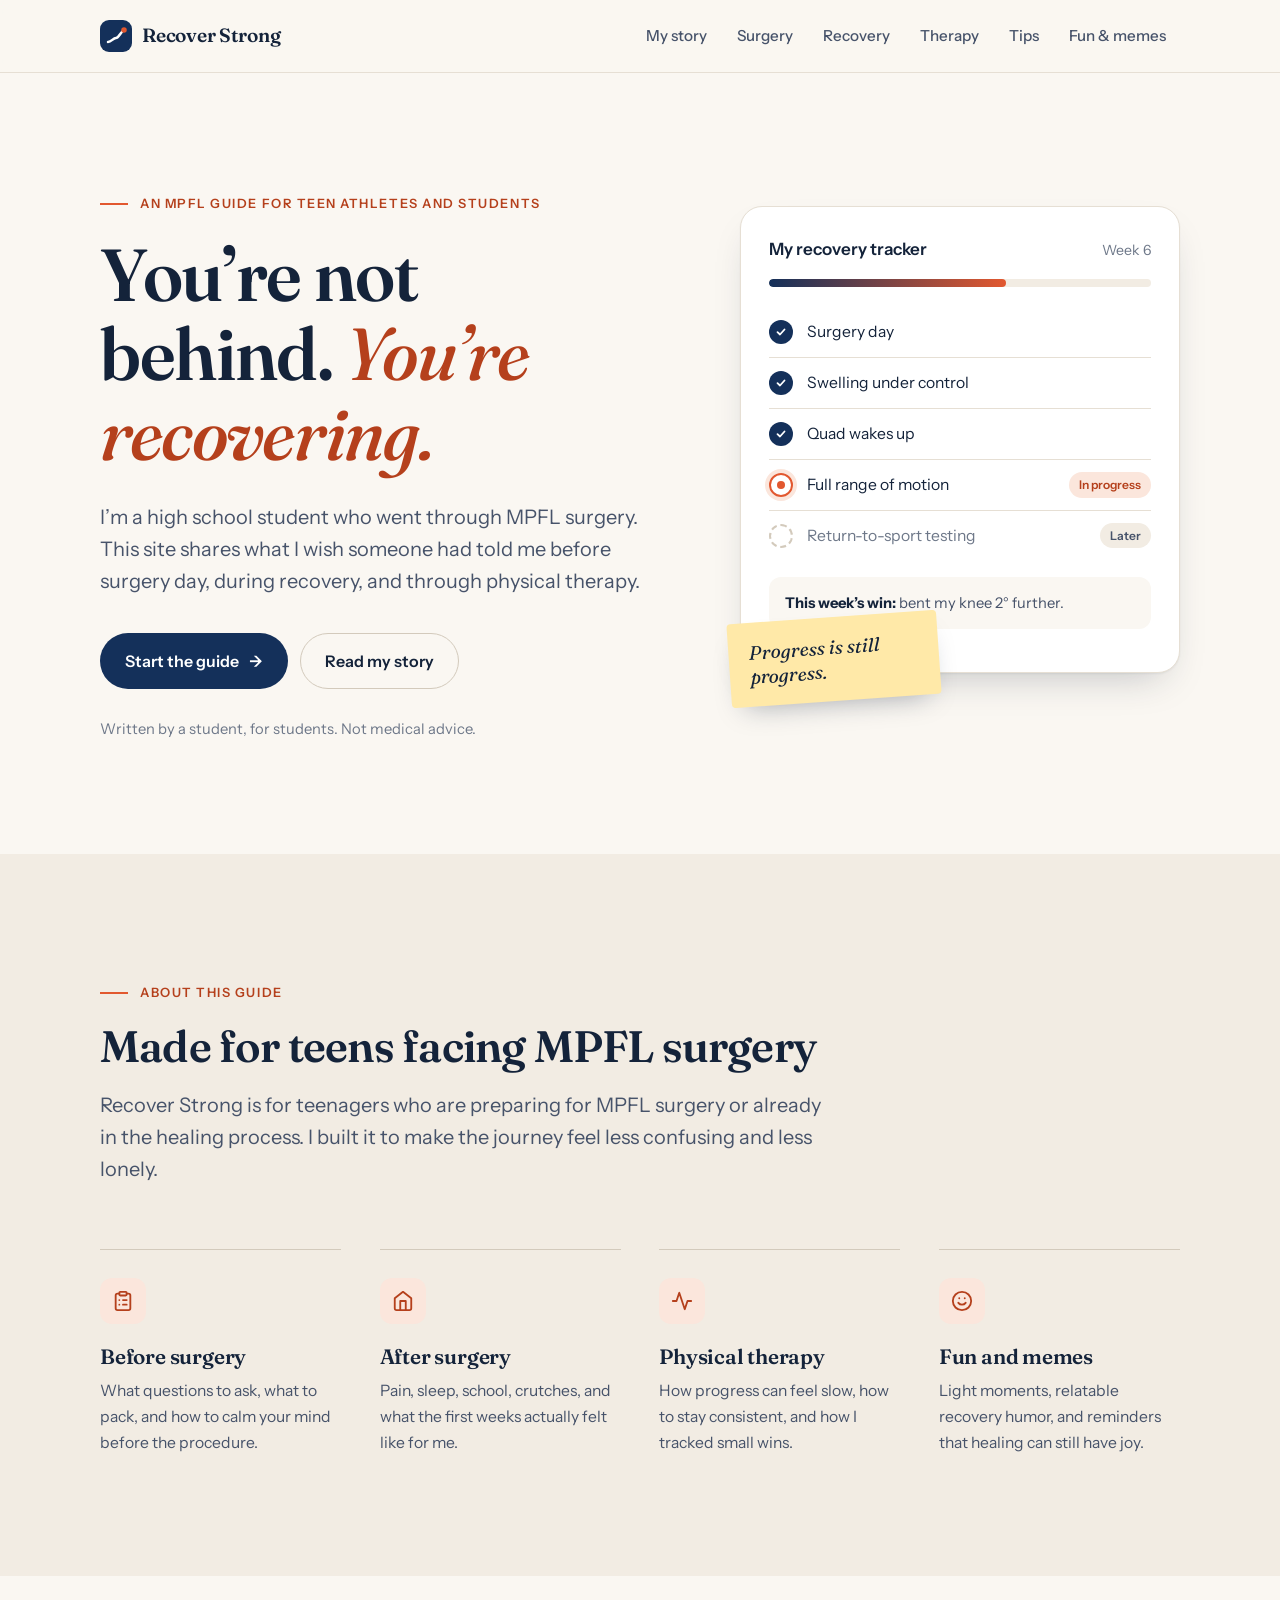
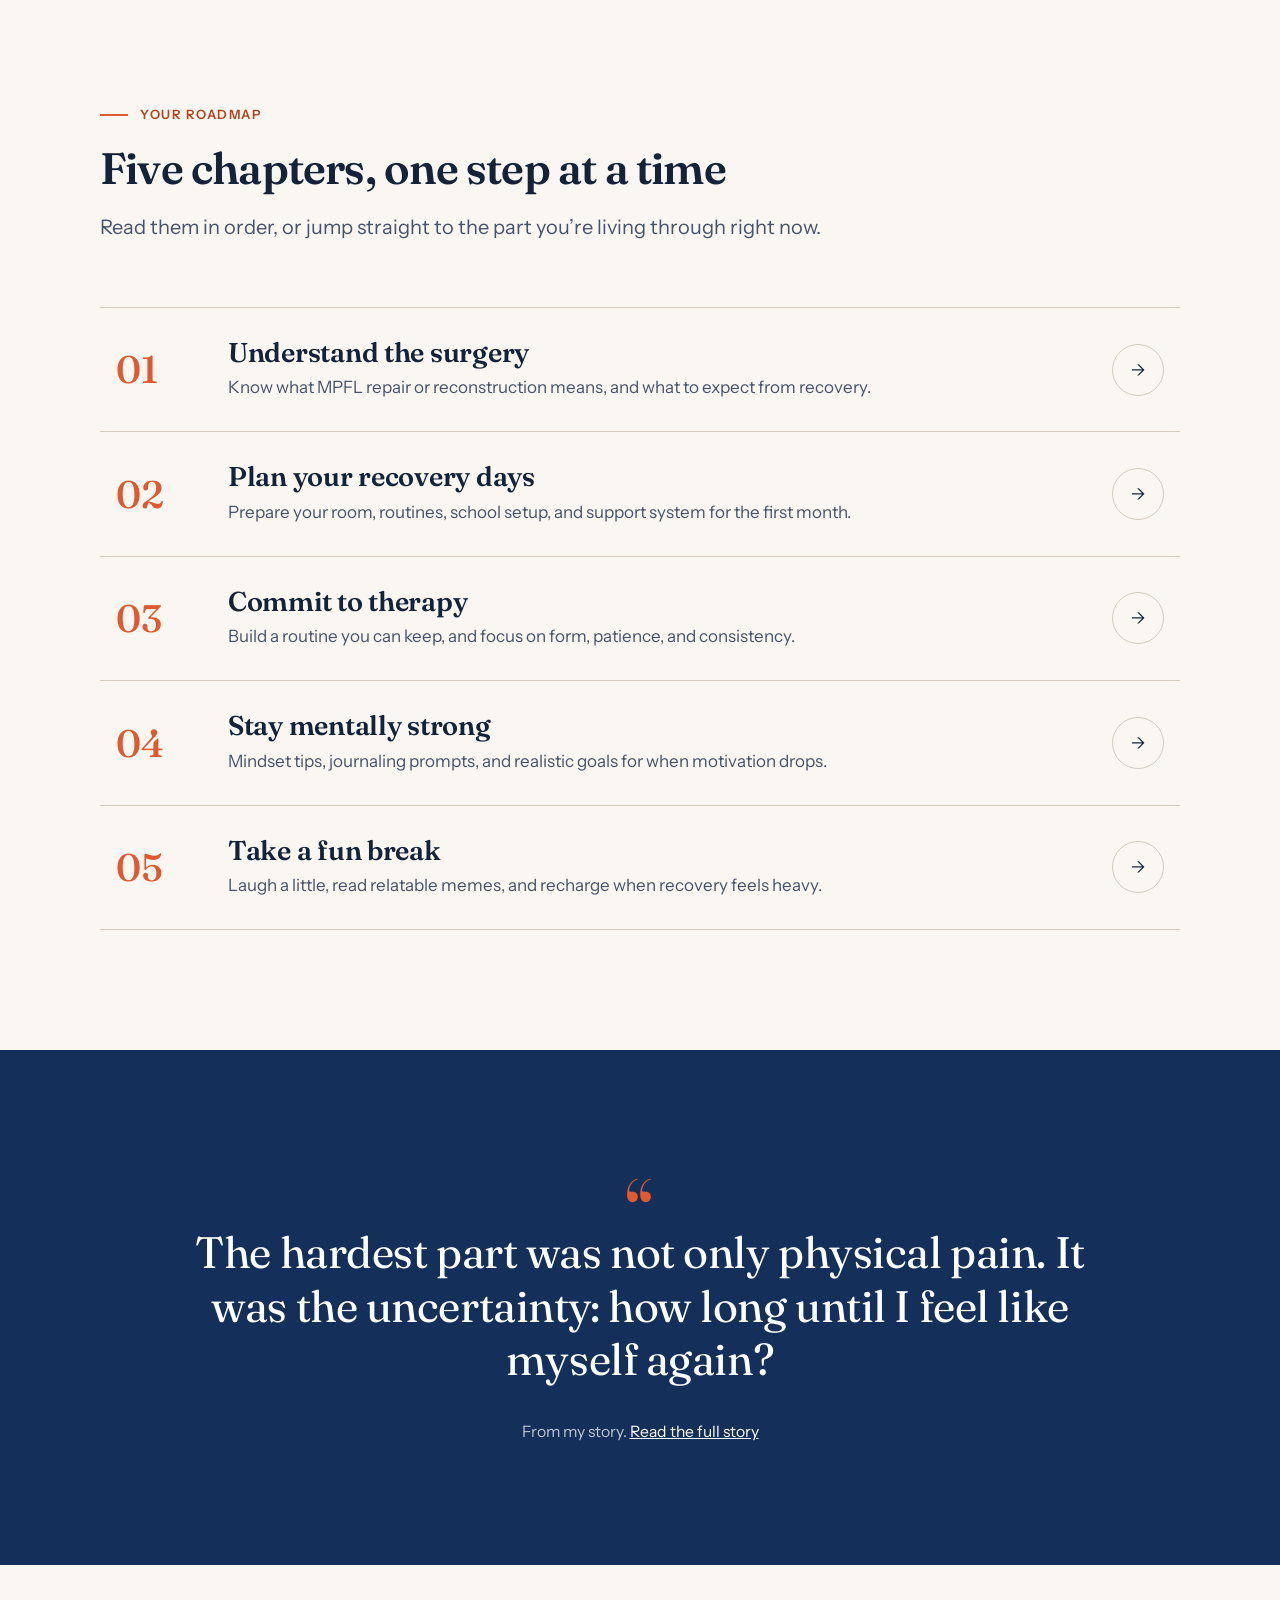
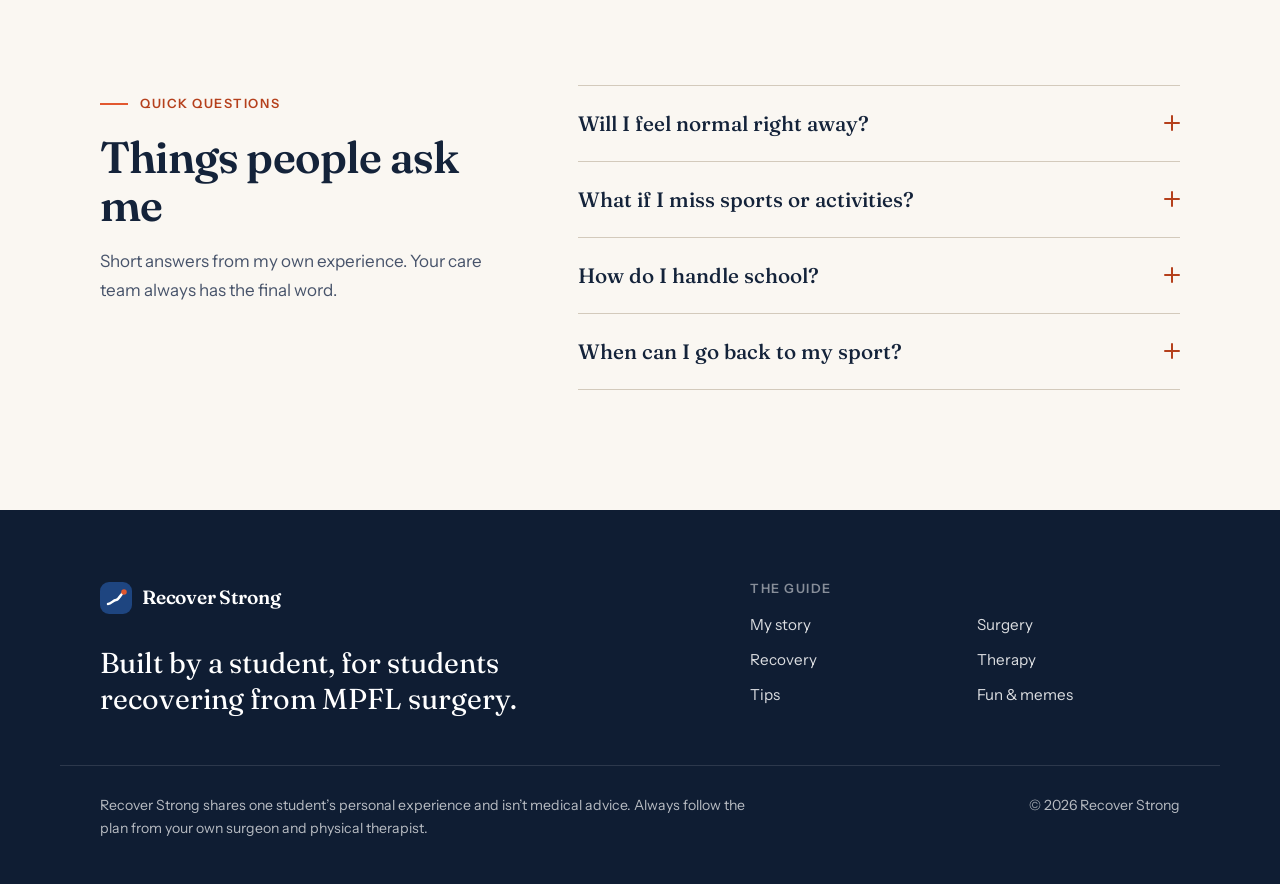
==== index.html @ 5c3d4412 "Initial commit: Brace to Beast website" ====
<!DOCTYPE html>
<html lang="en">
<head>
  <meta charset="UTF-8">
  <meta name="viewport" content="width=device-width, initial-scale=1.0">
  <title>Recover Strong | An MPFL Surgery Guide for Teens</title>
  <meta name="description" content="Recover Strong is a high school student's guide for teens going through MPFL surgery, recovery, and physical therapy.">
  <meta name="theme-color" content="#faf7f2">
  <meta property="og:title" content="Recover Strong | An MPFL Surgery Guide for Teens">
  <meta property="og:description" content="What I wish someone had told me before surgery day, during recovery, and through physical therapy.">
  <meta property="og:type" content="website">
  <link rel="icon" href="images/favicon.svg" type="image/svg+xml">
  <link rel="preconnect" href="https://fonts.googleapis.com">
  <link rel="preconnect" href="https://fonts.gstatic.com" crossorigin>
  <link href="https://fonts.googleapis.com/css2?family=Fraunces:ital,opsz,wght@0,9..144,400..700;1,9..144,400..700&family=Instrument+Sans:wght@400..700&display=swap" rel="stylesheet">
  <link rel="stylesheet" href="style.css">
  <script>document.documentElement.classList.add("js");</script>
</head>

<body>
<a class="skip-link" href="#main">Skip to content</a>

<header class="site-header">
  <div class="container nav">
    <a href="index.html" class="brand" aria-label="Recover Strong home">
      <svg class="brand-mark" viewBox="0 0 32 32" aria-hidden="true"><rect width="32" height="32" rx="9" fill="#14305A"/><path d="M8 22c3.5 0 5-4 8-4s4.5-6 8-8" fill="none" stroke="#fff" stroke-width="2.5" stroke-linecap="round"/><circle cx="24" cy="10" r="2.75" fill="#E2582F"/></svg>
      <span>Recover Strong</span>
    </a>
    <button class="menu-toggle" id="menuToggle" aria-expanded="false" aria-controls="navLinks">
      <span class="menu-toggle-bars" aria-hidden="true"></span>
      <span class="sr-only">Menu</span>
    </button>
    <nav aria-label="Main">
      <ul class="nav-links" id="navLinks">
        <li><a href="pages/story.html">My story</a></li>
        <li><a href="pages/surgery.html">Surgery</a></li>
        <li><a href="pages/recovery.html">Recovery</a></li>
        <li><a href="pages/therapy.html">Therapy</a></li>
        <li><a href="pages/tips.html">Tips</a></li>
        <li><a href="pages/fun.html">Fun &amp; memes</a></li>
      </ul>
    </nav>
  </div>
</header>

<main id="main">
  <section class="hero">
    <div class="container hero-grid">
      <div class="reveal">
        <p class="eyebrow">An MPFL guide for teen athletes and students</p>
        <h1>You’re not behind. <em>You’re recovering.</em></h1>
        <p class="lede">
          I’m a high school student who went through MPFL surgery. This site shares what I wish someone
          had told me before surgery day, during recovery, and through physical therapy.
        </p>
        <div class="hero-actions">
          <a class="btn btn-primary" href="#roadmap">Start the guide <span class="arrow" aria-hidden="true">→</span></a>
          <a class="btn btn-secondary" href="pages/story.html">Read my story</a>
        </div>
        <p class="hero-note">Written by a student, for students. Not medical advice.</p>
      </div>

      <div class="tracker-wrap reveal reveal-delay" role="img" aria-label="Illustration of a recovery tracker showing completed milestones and the next steps">
        <div class="tracker" aria-hidden="true">
          <div class="tracker-head">
            <span class="tracker-title">My recovery tracker</span>
            <span class="tracker-week">Week 6</span>
          </div>
          <div class="progress"><span></span></div>
          <ul class="milestones">
            <li class="is-done">
              <span class="dot"><svg width="12" height="12" viewBox="0 0 12 12"><path d="M2.5 6.2 5 8.5l4.5-5" fill="none" stroke="currentColor" stroke-width="1.8" stroke-linecap="round" stroke-linejoin="round"/></svg></span>
              Surgery day
            </li>
            <li class="is-done">
              <span class="dot"><svg width="12" height="12" viewBox="0 0 12 12"><path d="M2.5 6.2 5 8.5l4.5-5" fill="none" stroke="currentColor" stroke-width="1.8" stroke-linecap="round" stroke-linejoin="round"/></svg></span>
              Swelling under control
            </li>
            <li class="is-done">
              <span class="dot"><svg width="12" height="12" viewBox="0 0 12 12"><path d="M2.5 6.2 5 8.5l4.5-5" fill="none" stroke="currentColor" stroke-width="1.8" stroke-linecap="round" stroke-linejoin="round"/></svg></span>
              Quad wakes up
            </li>
            <li class="is-current">
              <span class="dot"></span>
              Full range of motion
              <span class="tag">In progress</span>
            </li>
            <li class="is-next">
              <span class="dot"></span>
              Return-to-sport testing
              <span class="tag">Later</span>
            </li>
          </ul>
          <p class="tracker-win"><strong>This week’s win:</strong> bent my knee 2° further.</p>
        </div>
        <p class="sticky-note" aria-hidden="true">Progress is still progress.</p>
      </div>
    </div>
  </section>

  <section class="section section--alt" id="inside">
    <div class="container">
      <div class="section-head reveal">
        <p class="eyebrow">About this guide</p>
        <h2>Made for teens facing MPFL surgery</h2>
        <p class="lede">
          Recover Strong is for teenagers who are preparing for MPFL surgery or already in the healing process.
          I built it to make the journey feel less confusing and less lonely.
        </p>
      </div>
      <div class="features">
        <article class="feature reveal">
          <div class="feature-icon" aria-hidden="true">
            <svg width="22" height="22" viewBox="0 0 24 24" fill="none" stroke="currentColor" stroke-width="2" stroke-linecap="round" stroke-linejoin="round"><rect width="8" height="4" x="8" y="2" rx="1"/><path d="M16 4h2a2 2 0 0 1 2 2v14a2 2 0 0 1-2 2H6a2 2 0 0 1-2-2V6a2 2 0 0 1 2-2h2"/><path d="M12 11h4"/><path d="M12 16h4"/><path d="M8 11h.01"/><path d="M8 16h.01"/></svg>
          </div>
          <h3>Before surgery</h3>
          <p>What questions to ask, what to pack, and how to calm your mind before the procedure.</p>
        </article>
        <article class="feature reveal">
          <div class="feature-icon" aria-hidden="true">
            <svg width="22" height="22" viewBox="0 0 24 24" fill="none" stroke="currentColor" stroke-width="2" stroke-linecap="round" stroke-linejoin="round"><path d="m3 9 9-7 9 7v11a2 2 0 0 1-2 2H5a2 2 0 0 1-2-2z"/><path d="M9 22V12h6v10"/></svg>
          </div>
          <h3>After surgery</h3>
          <p>Pain, sleep, school, crutches, and what the first weeks actually felt like for me.</p>
        </article>
        <article class="feature reveal">
          <div class="feature-icon" aria-hidden="true">
            <svg width="22" height="22" viewBox="0 0 24 24" fill="none" stroke="currentColor" stroke-width="2" stroke-linecap="round" stroke-linejoin="round"><path d="M22 12h-4l-3 9L9 3l-3 9H2"/></svg>
          </div>
          <h3>Physical therapy</h3>
          <p>How progress can feel slow, how to stay consistent, and how I tracked small wins.</p>
        </article>
        <article class="feature reveal">
          <div class="feature-icon" aria-hidden="true">
            <svg width="22" height="22" viewBox="0 0 24 24" fill="none" stroke="currentColor" stroke-width="2" stroke-linecap="round" stroke-linejoin="round"><circle cx="12" cy="12" r="10"/><path d="M8 14s1.5 2 4 2 4-2 4-2"/><path d="M9 9h.01"/><path d="M15 9h.01"/></svg>
          </div>
          <h3>Fun and memes</h3>
          <p>Light moments, relatable recovery humor, and reminders that healing can still have joy.</p>
        </article>
      </div>
    </div>
  </section>

  <section class="section" id="roadmap">
    <div class="container">
      <div class="section-head reveal">
        <p class="eyebrow">Your roadmap</p>
        <h2>Five chapters, one step at a time</h2>
        <p class="lede">Read them in order, or jump straight to the part you’re living through right now.</p>
      </div>
      <ol class="chapters">
        <li class="reveal">
          <a class="chapter" href="pages/surgery.html">
            <span class="chapter-num">01</span>
            <div>
              <h3>Understand the surgery</h3>
              <p>Know what MPFL repair or reconstruction means, and what to expect from recovery.</p>
            </div>
            <span class="chapter-arrow" aria-hidden="true">→</span>
          </a>
        </li>
        <li class="reveal">
          <a class="chapter" href="pages/recovery.html">
            <span class="chapter-num">02</span>
            <div>
              <h3>Plan your recovery days</h3>
              <p>Prepare your room, routines, school setup, and support system for the first month.</p>
            </div>
            <span class="chapter-arrow" aria-hidden="true">→</span>
          </a>
        </li>
        <li class="reveal">
          <a class="chapter" href="pages/therapy.html">
            <span class="chapter-num">03</span>
            <div>
              <h3>Commit to therapy</h3>
              <p>Build a routine you can keep, and focus on form, patience, and consistency.</p>
            </div>
            <span class="chapter-arrow" aria-hidden="true">→</span>
          </a>
        </li>
        <li class="reveal">
          <a class="chapter" href="pages/tips.html">
            <span class="chapter-num">04</span>
            <div>
              <h3>Stay mentally strong</h3>
              <p>Mindset tips, journaling prompts, and realistic goals for when motivation drops.</p>
            </div>
            <span class="chapter-arrow" aria-hidden="true">→</span>
          </a>
        </li>
        <li class="reveal">
          <a class="chapter" href="pages/fun.html">
            <span class="chapter-num">05</span>
            <div>
              <h3>Take a fun break</h3>
              <p>Laugh a little, read relatable memes, and recharge when recovery feels heavy.</p>
            </div>
            <span class="chapter-arrow" aria-hidden="true">→</span>
          </a>
        </li>
      </ol>
    </div>
  </section>

  <section class="section section--ink">
    <div class="container">
      <figure class="pullquote reveal">
        <span class="pullquote-mark" aria-hidden="true">“</span>
        <blockquote>
          The hardest part was not only physical pain. It was the uncertainty: how long until I feel like myself again?
        </blockquote>
        <figcaption>From my story. <a href="pages/story.html">Read the full story</a></figcaption>
      </figure>
    </div>
  </section>

  <section class="section" id="faq">
    <div class="container faq-layout">
      <div class="section-head reveal">
        <p class="eyebrow">Quick questions</p>
        <h2>Things people ask me</h2>
        <p>Short answers from my own experience. Your care team always has the final word.</p>
      </div>
      <div class="faq reveal">
        <details>
          <summary>Will I feel normal right away?<span class="faq-icon" aria-hidden="true"></span></summary>
          <p>No. Healing happens in layers. Most people need months of gradual progress, not days.</p>
        </details>
        <details>
          <summary>What if I miss sports or activities?<span class="faq-icon" aria-hidden="true"></span></summary>
          <p>That feeling is real. I replaced “what I can’t do” with small weekly goals, and that helped a lot.</p>
        </details>
        <details>
          <summary>How do I handle school?<span class="faq-icon" aria-hidden="true"></span></summary>
          <p>I emailed my teachers early and asked for temporary flexibility, so I could recover without panicking about assignments.</p>
        </details>
        <details>
          <summary>When can I go back to my sport?<span class="faq-icon" aria-hidden="true"></span></summary>
          <p>Your therapist and surgeon decide when you’re ready, based on strength and function, not on pressure or a date on the calendar.</p>
        </details>
      </div>
    </div>
  </section>
</main>

<footer class="site-footer">
  <div class="container footer-grid">
    <div>
      <a href="index.html" class="brand">
        <svg class="brand-mark" viewBox="0 0 32 32" aria-hidden="true"><rect width="32" height="32" rx="9" fill="#1E4580"/><path d="M8 22c3.5 0 5-4 8-4s4.5-6 8-8" fill="none" stroke="#fff" stroke-width="2.5" stroke-linecap="round"/><circle cx="24" cy="10" r="2.75" fill="#E2582F"/></svg>
        <span>Recover Strong</span>
      </a>
      <p class="footer-tagline">Built by a student, for students recovering from MPFL surgery.</p>
    </div>
    <nav class="footer-nav" aria-label="Footer">
      <h2>The guide</h2>
      <ul>
        <li><a href="pages/story.html">My story</a></li>
        <li><a href="pages/surgery.html">Surgery</a></li>
        <li><a href="pages/recovery.html">Recovery</a></li>
        <li><a href="pages/therapy.html">Therapy</a></li>
        <li><a href="pages/tips.html">Tips</a></li>
        <li><a href="pages/fun.html">Fun &amp; memes</a></li>
      </ul>
    </nav>
  </div>
  <div class="container footer-bottom">
    <p class="disclaimer">Recover Strong shares one student’s personal experience and isn’t medical advice. Always follow the plan from your own surgeon and physical therapist.</p>
    <p>© <span id="year">2026</span> Recover Strong</p>
  </div>
</footer>

<script src="script.js"></script>
</body>
</html>
---- style.css ----
/* ==========================================================================
   Recover Strong — design tokens
   ========================================================================== */

:root {
  --paper: #faf7f2;
  --paper-2: #f2ece3;
  --card: #ffffff;

  --ink: #14233a;
  --ink-2: #47536a;
  --ink-3: #6e7889;
  --line: #e6dfd4;
  --line-strong: #d3cabc;

  --navy: #14305a;
  --navy-2: #1e4580;
  --navy-deep: #0f1d33;
  --coral: #e2582f;
  --coral-ink: #b5401c;
  --coral-soft: #fbe6dc;
  --sun: #ffe9a8;

  --font-display: "Fraunces", Georgia, "Times New Roman", serif;
  --font-body: "Instrument Sans", system-ui, -apple-system, "Segoe UI", Roboto, sans-serif;

  --radius: 14px;
  --radius-lg: 22px;
  --shadow: 0 1px 2px rgba(20, 35, 58, 0.06), 0 18px 40px -18px rgba(20, 35, 58, 0.28);
  --ease: cubic-bezier(0.2, 0.7, 0.2, 1);

  --container: 1160px;
  --gutter: clamp(20px, 4vw, 40px);
}

/* ==========================================================================
   Base
   ========================================================================== */

*,
*::before,
*::after {
  box-sizing: border-box;
}

html {
  scroll-behavior: smooth;
  scroll-padding-top: 96px;
  -webkit-text-size-adjust: 100%;
}

body {
  margin: 0;
  background: var(--paper);
  color: var(--ink);
  font-family: var(--font-body);
  font-size: 1.0625rem;
  line-height: 1.65;
  -webkit-font-smoothing: antialiased;
  text-rendering: optimizeLegibility;
}

img,
svg {
  display: block;
  max-width: 100%;
}

h1,
h2,
h3 {
  margin: 0;
  font-family: var(--font-display);
  font-weight: 600;
  line-height: 1.08;
  letter-spacing: -0.018em;
  color: var(--ink);
}

h1 {
  font-size: clamp(2.6rem, 6vw, 4.6rem);
}

h2 {
  font-size: clamp(1.9rem, 3.6vw, 2.75rem);
}

h3 {
  font-size: 1.3rem;
  letter-spacing: -0.01em;
}

p {
  margin: 0 0 1em;
  color: var(--ink-2);
}

a {
  color: var(--navy);
}

em {
  font-style: italic;
}

::selection {
  background: var(--coral-soft);
  color: var(--ink);
}

:focus-visible {
  outline: 3px solid var(--coral);
  outline-offset: 3px;
  border-radius: 6px;
}

.container {
  width: 100%;
  max-width: var(--container);
  margin-inline: auto;
  padding-inline: var(--gutter);
}

.sr-only {
  position: absolute;
  width: 1px;
  height: 1px;
  padding: 0;
  margin: -1px;
  overflow: hidden;
  clip: rect(0, 0, 0, 0);
  white-space: nowrap;
  border: 0;
}

.skip-link {
  position: absolute;
  left: 16px;
  top: -100px;
  z-index: 200;
  padding: 10px 16px;
  border-radius: 999px;
  background: var(--navy);
  color: #fff;
  font-weight: 600;
  text-decoration: none;
}

.skip-link:focus {
  top: 12px;
}

/* ==========================================================================
   Header and navigation
   ========================================================================== */

.site-header {
  position: sticky;
  top: 0;
  z-index: 100;
  background: rgba(250, 247, 242, 0.86);
  backdrop-filter: saturate(1.4) blur(14px);
  -webkit-backdrop-filter: saturate(1.4) blur(14px);
  border-bottom: 1px solid var(--line);
}

.nav {
  display: flex;
  align-items: center;
  justify-content: space-between;
  gap: 24px;
  height: 72px;
}

.brand {
  display: inline-flex;
  align-items: center;
  gap: 10px;
  color: var(--ink);
  font-family: var(--font-display);
  font-size: 1.2rem;
  font-weight: 600;
  letter-spacing: -0.01em;
  text-decoration: none;
}

.brand-mark {
  width: 32px;
  height: 32px;
  flex: none;
}

.nav-links {
  display: flex;
  gap: 2px;
  margin: 0;
  padding: 0;
  list-style: none;
}

.nav-links a {
  display: block;
  padding: 8px 14px;
  border-radius: 999px;
  color: var(--ink-2);
  font-size: 0.95rem;
  font-weight: 500;
  text-decoration: none;
  transition: background-color 0.2s ease, color 0.2s ease;
}

.nav-links a:hover {
  background: var(--paper-2);
  color: var(--ink);
}

.nav-links a[aria-current="page"] {
  background: var(--coral-soft);
  color: var(--coral-ink);
  font-weight: 600;
}

.menu-toggle {
  display: none;
  align-items: center;
  justify-content: center;
  width: 44px;
  height: 44px;
  border: 1px solid var(--line-strong);
  border-radius: 50%;
  background: transparent;
  color: var(--ink);
  cursor: pointer;
}

.menu-toggle-bars,
.menu-toggle-bars::before,
.menu-toggle-bars::after {
  display: block;
  position: relative;
  width: 18px;
  height: 2px;
  border-radius: 2px;
  background: currentColor;
  transition: transform 0.25s var(--ease), top 0.25s var(--ease), background-color 0.2s ease;
}

.menu-toggle-bars::before,
.menu-toggle-bars::after {
  content: "";
  position: absolute;
  left: 0;
}

.menu-toggle-bars::before {
  top: -6px;
}

.menu-toggle-bars::after {
  top: 6px;
}

.menu-toggle[aria-expanded="true"] .menu-toggle-bars {
  background: transparent;
}

.menu-toggle[aria-expanded="true"] .menu-toggle-bars::before {
  top: 0;
  transform: rotate(45deg);
}

.menu-toggle[aria-expanded="true"] .menu-toggle-bars::after {
  top: 0;
  transform: rotate(-45deg);
}

/* ==========================================================================
   Buttons, eyebrows, shared type
   ========================================================================== */

.btn {
  display: inline-flex;
  align-items: center;
  gap: 10px;
  padding: 14px 24px;
  border: 1px solid transparent;
  border-radius: 999px;
  font-family: var(--font-body);
  font-size: 1rem;
  font-weight: 600;
  text-decoration: none;
  cursor: pointer;
  transition: background-color 0.2s ease, border-color 0.2s ease, color 0.2s ease;
}

.btn-primary {
  background: var(--navy);
  color: #fff;
}

.btn-primary:hover {
  background: var(--navy-2);
}

.btn-secondary {
  border-color: var(--line-strong);
  color: var(--ink);
}

.btn-secondary:hover {
  border-color: var(--ink);
}

.arrow {
  transition: transform 0.25s var(--ease);
}

.btn:hover .arrow,
.text-link:hover .arrow {
  transform: translateX(4px);
}

.eyebrow {
  display: inline-flex;
  align-items: center;
  gap: 12px;
  margin: 0 0 20px;
  color: var(--coral-ink);
  font-size: 0.8rem;
  font-weight: 600;
  letter-spacing: 0.12em;
  text-transform: uppercase;
}

.eyebrow::before {
  content: "";
  width: 28px;
  height: 2px;
  background: var(--coral);
}

.lede {
  max-width: 58ch;
  color: var(--ink-2);
  font-size: clamp(1.1rem, 1.6vw, 1.25rem);
  line-height: 1.6;
}

.text-link {
  display: inline-flex;
  align-items: center;
  gap: 8px;
  color: inherit;
  font-weight: 600;
  text-decoration: none;
}

/* ==========================================================================
   Sections
   ========================================================================== */

.section {
  padding-block: clamp(64px, 10vw, 120px);
}

.section--alt {
  background: var(--paper-2);
}

.section--ink {
  background: var(--navy);
  color: #fff;
}

.section-head {
  max-width: 740px;
  margin-bottom: clamp(40px, 6vw, 64px);
}

.section-head h2 {
  margin-bottom: 18px;
}

.section-head p:last-child {
  margin-bottom: 0;
}

/* ==========================================================================
   Home — hero
   ========================================================================== */

.hero {
  padding-block: clamp(56px, 9vw, 112px) clamp(64px, 9vw, 112px);
}

.hero-grid {
  display: grid;
  grid-template-columns: minmax(0, 1.1fr) minmax(0, 0.9fr);
  align-items: center;
  gap: clamp(48px, 6vw, 88px);
}

.hero h1 {
  margin-bottom: 28px;
}

.hero h1 em {
  color: var(--coral-ink);
  font-weight: 500;
}

.hero-actions {
  display: flex;
  flex-wrap: wrap;
  gap: 12px;
  margin-top: 36px;
}

.hero-note {
  margin: 28px 0 0;
  color: var(--ink-3);
  font-size: 0.92rem;
}

/* Recovery tracker illustration */

.tracker-wrap {
  position: relative;
  padding-bottom: 48px;
}

.tracker {
  max-width: 440px;
  margin-left: auto;
  padding: 28px;
  border: 1px solid var(--line);
  border-radius: var(--radius-lg);
  background: var(--card);
  box-shadow: var(--shadow);
}

.tracker-head {
  display: flex;
  align-items: baseline;
  justify-content: space-between;
  gap: 16px;
  margin-bottom: 16px;
}

.tracker-title {
  color: var(--ink);
  font-weight: 600;
}

.tracker-week {
  color: var(--ink-3);
  font-size: 0.88rem;
}

.progress {
  height: 8px;
  margin-bottom: 20px;
  border-radius: 999px;
  background: var(--paper-2);
  overflow: hidden;
}

.progress span {
  display: block;
  width: 62%;
  height: 100%;
  border-radius: inherit;
  background: linear-gradient(90deg, var(--navy), var(--coral));
}

.milestones {
  margin: 0;
  padding: 0;
  list-style: none;
}

.milestones li {
  display: flex;
  align-items: center;
  gap: 14px;
  padding: 12px 0;
  border-top: 1px solid var(--line);
  color: var(--ink);
  font-size: 0.98rem;
}

.milestones li:first-child {
  border-top: 0;
}

.dot {
  display: grid;
  place-items: center;
  width: 24px;
  height: 24px;
  flex: none;
  border-radius: 50%;
}

.is-done .dot {
  background: var(--navy);
  color: #fff;
}

.is-current .dot {
  border: 2px solid var(--coral);
  box-shadow: 0 0 0 4px var(--coral-soft);
}

.is-current .dot::after {
  content: "";
  width: 8px;
  height: 8px;
  border-radius: 50%;
  background: var(--coral);
}

.is-next {
  color: var(--ink-3) !important;
}

.is-next .dot {
  border: 2px dashed var(--line-strong);
}

.tag {
  margin-left: auto;
  padding: 3px 10px;
  border-radius: 999px;
  background: var(--paper-2);
  color: var(--ink-2);
  font-size: 0.75rem;
  font-weight: 600;
  white-space: nowrap;
}

.is-current .tag {
  background: var(--coral-soft);
  color: var(--coral-ink);
}

.tracker-win {
  margin-top: 16px;
  padding: 14px 16px;
  border-radius: 12px;
  background: var(--paper);
  color: var(--ink-2);
  font-size: 0.92rem;
}

.tracker-win strong {
  color: var(--ink);
}

.sticky-note {
  position: absolute;
  left: 0;
  bottom: 0;
  max-width: 210px;
  padding: 18px 20px;
  border-radius: 4px;
  background: var(--sun);
  box-shadow: 0 14px 28px -14px rgba(20, 35, 58, 0.35);
  color: var(--ink);
  font-family: var(--font-display);
  font-size: 1.2rem;
  font-style: italic;
  line-height: 1.25;
  transform: rotate(-4deg);
}

/* ==========================================================================
   Home — features, chapters, quote, FAQ
   ========================================================================== */

.features {
  display: grid;
  grid-template-columns: repeat(4, minmax(0, 1fr));
  gap: clamp(28px, 3vw, 40px);
}

.feature {
  padding-top: 28px;
  border-top: 1px solid var(--line-strong);
}

.feature-icon {
  display: grid;
  place-items: center;
  width: 46px;
  height: 46px;
  margin-bottom: 22px;
  border-radius: 12px;
  background: var(--coral-soft);
  color: var(--coral-ink);
}

.feature h3 {
  margin-bottom: 10px;
}

.feature p {
  margin: 0;
  font-size: 0.98rem;
}

.chapters {
  margin: 0;
  padding: 0;
  list-style: none;
  border-top: 1px solid var(--line-strong);
}

.chapter {
  display: grid;
  grid-template-columns: 88px minmax(0, 1fr) auto;
  align-items: center;
  gap: 24px;
  padding: 30px 16px;
  border-bottom: 1px solid var(--line-strong);
  color: inherit;
  text-decoration: none;
  transition: background-color 0.3s ease;
}

.chapter:hover {
  background: var(--card);
}

.chapter-num {
  color: var(--coral);
  font-family: var(--font-display);
  font-size: 2.4rem;
  font-weight: 500;
  line-height: 1;
}

.chapter h3 {
  margin-bottom: 6px;
  font-size: clamp(1.35rem, 2.2vw, 1.7rem);
}

.chapter p {
  max-width: 62ch;
  margin: 0;
}

.chapter-arrow {
  display: grid;
  place-items: center;
  width: 52px;
  height: 52px;
  border: 1px solid var(--line-strong);
  border-radius: 50%;
  color: var(--ink);
  transition: background-color 0.3s ease, border-color 0.3s ease, color 0.3s ease, transform 0.3s var(--ease);
}

.chapter:hover .chapter-arrow {
  border-color: var(--navy);
  background: var(--navy);
  color: #fff;
  transform: translateX(4px);
}

.pullquote {
  max-width: 920px;
  margin: 0 auto;
  text-align: center;
}

.pullquote-mark {
  display: block;
  height: 56px;
  color: var(--coral);
  font-family: var(--font-display);
  font-size: 6rem;
  line-height: 1;
}

.pullquote blockquote {
  margin: 0;
  color: #fff;
  font-family: var(--font-display);
  font-size: clamp(1.75rem, 3.6vw, 2.75rem);
  font-weight: 400;
  line-height: 1.22;
  letter-spacing: -0.01em;
}

.pullquote figcaption {
  margin-top: 32px;
  color: rgba(255, 255, 255, 0.72);
  font-size: 0.98rem;
}

.pullquote figcaption a {
  color: #fff;
}

.faq-layout {
  display: grid;
  grid-template-columns: minmax(0, 0.8fr) minmax(0, 1.2fr);
  gap: clamp(32px, 6vw, 96px);
}

.faq {
  border-top: 1px solid var(--line-strong);
}

.faq details {
  border-bottom: 1px solid var(--line-strong);
}

.faq summary {
  display: flex;
  align-items: center;
  justify-content: space-between;
  gap: 24px;
  padding: 24px 0;
  color: var(--ink);
  font-family: var(--font-display);
  font-size: 1.3rem;
  font-weight: 500;
  line-height: 1.3;
  list-style: none;
  cursor: pointer;
}

.faq summary::-webkit-details-marker {
  display: none;
}

.faq-icon {
  position: relative;
  width: 16px;
  height: 16px;
  flex: none;
  color: var(--coral-ink);
}

.faq-icon::before,
.faq-icon::after {
  content: "";
  position: absolute;
  left: 0;
  top: 7px;
  width: 16px;
  height: 2px;
  border-radius: 2px;
  background: currentColor;
  transition: transform 0.3s var(--ease);
}

.faq-icon::after {
  transform: rotate(90deg);
}

.faq details[open] .faq-icon::after {
  transform: rotate(0deg);
}

.faq details p {
  max-width: 60ch;
  margin: -4px 0 26px;
}

/* ==========================================================================
   Inner pages
   ========================================================================== */

.page-hero {
  position: relative;
  overflow: hidden;
  padding-block: clamp(48px, 8vw, 104px) clamp(48px, 7vw, 88px);
  border-bottom: 1px solid var(--line);
}

.page-hero .container {
  position: relative;
}

.crumbs {
  margin: 0 0 32px;
  color: var(--ink-3);
  font-size: 0.92rem;
}

.crumbs a {
  color: var(--ink-2);
  text-decoration: none;
}

.crumbs a:hover {
  color: var(--ink);
  text-decoration: underline;
}

.page-hero h1 {
  position: relative;
  max-width: 15ch;
  margin-bottom: 24px;
}

.page-hero .lede {
  position: relative;
  margin-bottom: 0;
}

.page-num {
  position: absolute;
  right: var(--gutter);
  bottom: -0.18em;
  color: transparent;
  font-family: var(--font-display);
  font-size: clamp(9rem, 22vw, 17rem);
  font-weight: 600;
  line-height: 1;
  -webkit-text-stroke: 1.5px var(--line-strong);
  pointer-events: none;
  user-select: none;
}

.section--tight {
  padding-block: clamp(56px, 8vw, 96px);
}

.section--tight + .section--tight {
  border-top: 1px solid var(--line);
}

.split {
  display: grid;
  grid-template-columns: minmax(0, 0.8fr) minmax(0, 2fr);
  gap: clamp(28px, 6vw, 96px);
}

.split-head h2 {
  position: sticky;
  top: 112px;
  font-size: clamp(1.6rem, 2.8vw, 2.15rem);
}

.prose p {
  max-width: 64ch;
  font-size: 1.125rem;
  line-height: 1.75;
}

.prose p:last-child {
  margin-bottom: 0;
}

.prose--dropcap > p:first-child::first-letter {
  float: left;
  margin: 0.08em 0.12em 0 0;
  color: var(--coral);
  font-family: var(--font-display);
  font-size: 4.2em;
  font-weight: 600;
  line-height: 0.8;
}

.cards {
  display: grid;
  grid-template-columns: repeat(2, minmax(0, 1fr));
  gap: 20px;
}

.card {
  padding: 28px;
  border: 1px solid var(--line);
  border-radius: var(--radius);
  background: var(--card);
  transition: border-color 0.25s ease, box-shadow 0.25s ease, transform 0.25s var(--ease);
}

.card:hover {
  border-color: var(--line-strong);
  box-shadow: var(--shadow);
  transform: translateY(-2px);
}

.card-num {
  display: block;
  margin-bottom: 28px;
  color: var(--coral-ink);
  font-family: var(--font-display);
  font-size: 0.95rem;
  font-weight: 600;
}

.card h3 {
  margin-bottom: 10px;
}

.card p {
  margin: 0;
  font-size: 0.99rem;
}

.note {
  margin: 0;
  padding: clamp(28px, 4vw, 40px);
  border: 1px solid var(--line);
  border-left: 4px solid var(--coral);
  border-radius: var(--radius);
  background: var(--card);
}

.note p {
  max-width: 56ch;
  color: var(--ink);
  font-family: var(--font-display);
  font-size: clamp(1.2rem, 2vw, 1.45rem);
  line-height: 1.45;
}

.note p:last-child {
  margin-bottom: 0;
}

/* Fun page */

.memes .card {
  border-color: transparent;
}

.memes .card:nth-child(1) { background: var(--coral-soft); }
.memes .card:nth-child(2) { background: #e3ebf6; }
.memes .card:nth-child(3) { background: #fff1c4; }
.memes .card:nth-child(4) { background: #e2eee7; }

.meme-text {
  color: var(--ink) !important;
  font-family: var(--font-display);
  font-size: 1.3rem !important;
  line-height: 1.4;
}

/* Tips page */

.prompts {
  margin: 0;
  padding: 0;
  list-style: none;
  counter-reset: prompt;
  border-top: 1px solid var(--line-strong);
}

.prompts li {
  display: flex;
  align-items: baseline;
  gap: 20px;
  padding: 22px 0;
  border-bottom: 1px solid var(--line-strong);
  color: var(--ink);
  font-family: var(--font-display);
  font-size: clamp(1.15rem, 2vw, 1.35rem);
  line-height: 1.4;
  counter-increment: prompt;
}

.prompts li::before {
  content: counter(prompt, decimal-leading-zero);
  flex: none;
  width: 2.2em;
  color: var(--coral);
  font-size: 0.9em;
}

/* Previous / next chapter */

.pager {
  display: grid;
  grid-template-columns: repeat(2, minmax(0, 1fr));
  gap: 20px;
  padding-block: clamp(48px, 7vw, 80px) clamp(64px, 9vw, 112px);
  border-top: 1px solid var(--line);
}

.pager a {
  display: block;
  padding: 28px 32px;
  border: 1px solid var(--line-strong);
  border-radius: var(--radius);
  color: inherit;
  text-decoration: none;
  transition: border-color 0.25s ease, background-color 0.25s ease;
}

.pager a:hover {
  border-color: var(--ink);
  background: var(--card);
}

.pager-next {
  grid-column: 2;
  text-align: right;
}

.pager-label {
  color: var(--ink-3);
  font-size: 0.8rem;
  font-weight: 600;
  letter-spacing: 0.12em;
  text-transform: uppercase;
}

.pager-title {
  display: block;
  margin-top: 8px;
  color: var(--ink);
  font-family: var(--font-display);
  font-size: 1.5rem;
  font-weight: 600;
  letter-spacing: -0.01em;
}

/* ==========================================================================
   Footer
   ========================================================================== */

.site-footer {
  background: var(--navy-deep);
  color: rgba(255, 255, 255, 0.7);
  font-size: 0.95rem;
}

.site-footer p {
  color: inherit;
}

.site-footer .brand {
  color: #fff;
}

.footer-grid {
  display: grid;
  grid-template-columns: minmax(0, 1.4fr) minmax(0, 1fr);
  gap: 48px;
  padding-block: 72px 48px;
}

.footer-tagline {
  max-width: 22ch;
  margin: 24px 0 0;
  color: #fff !important;
  font-family: var(--font-display);
  font-size: clamp(1.4rem, 2.4vw, 1.8rem);
  line-height: 1.25;
}

.footer-nav h2 {
  margin-bottom: 16px;
  color: rgba(255, 255, 255, 0.5);
  font-family: var(--font-body);
  font-size: 0.8rem;
  font-weight: 600;
  letter-spacing: 0.12em;
  text-transform: uppercase;
}

.footer-nav ul {
  display: grid;
  grid-template-columns: repeat(2, minmax(0, 1fr));
  gap: 10px 24px;
  margin: 0;
  padding: 0;
  list-style: none;
}

.footer-nav a {
  color: rgba(255, 255, 255, 0.85);
  text-decoration: none;
}

.footer-nav a:hover {
  color: #fff;
  text-decoration: underline;
}

.footer-bottom {
  display: flex;
  flex-wrap: wrap;
  justify-content: space-between;
  gap: 16px 40px;
  padding-block: 28px 44px;
  border-top: 1px solid rgba(255, 255, 255, 0.12);
  font-size: 0.88rem;
}

.footer-bottom p {
  margin: 0;
}

.disclaimer {
  max-width: 72ch;
}

/* ==========================================================================
   Scroll reveal (only when JS is running)
   ========================================================================== */

.js .reveal {
  opacity: 0;
  transform: translateY(18px);
  transition: opacity 0.8s var(--ease), transform 0.8s var(--ease);
}

.js .card.reveal {
  transition: opacity 0.8s var(--ease), transform 0.8s var(--ease), border-color 0.25s ease, box-shadow 0.25s ease;
}

.js .reveal.is-visible {
  opacity: 1;
  transform: none;
}

.reveal-delay {
  transition-delay: 0.12s !important;
}

/* ==========================================================================
   Responsive
   ========================================================================== */

@media (max-width: 1000px) {
  .hero-grid,
  .faq-layout,
  .split {
    grid-template-columns: 1fr;
  }

  .tracker {
    margin-inline: auto;
  }

  .sticky-note {
    left: max(0px, calc(50% - 260px));
  }

  .features {
    grid-template-columns: repeat(2, minmax(0, 1fr));
  }

  .split-head h2 {
    position: static;
  }
}

@media (max-width: 900px) {
  .menu-toggle {
    display: inline-flex;
  }

  .nav-links {
    display: none;
    position: absolute;
    top: 100%;
    left: 0;
    right: 0;
    flex-direction: column;
    gap: 2px;
    padding: 12px var(--gutter) 24px;
    border-bottom: 1px solid var(--line);
    background: var(--paper);
    box-shadow: 0 24px 40px -24px rgba(20, 35, 58, 0.3);
  }

  .nav-links.open {
    display: flex;
  }

  .nav-links a {
    padding: 12px 16px;
    font-size: 1.05rem;
  }
}

@media (max-width: 680px) {
  .features,
  .cards,
  .pager,
  .footer-grid {
    grid-template-columns: 1fr;
  }

  .chapter {
    grid-template-columns: 52px minmax(0, 1fr);
    gap: 16px;
    padding: 24px 4px;
  }

  .chapter-num {
    font-size: 1.8rem;
  }

  .chapter-arrow {
    display: none;
  }

  .tracker {
    padding: 22px;
  }

  .sticky-note {
    left: 4px;
    max-width: 180px;
    font-size: 1.05rem;
  }

  .page-num {
    display: none;
  }

  .pager-next {
    grid-column: auto;
  }
}

@media (prefers-reduced-motion: reduce) {
  html {
    scroll-behavior: auto;
  }

  *,
  *::before,
  *::after {
    transition-duration: 0.01ms !important;
    animation-duration: 0.01ms !important;
  }

  .js .reveal {
    opacity: 1;
    transform: none;
  }
}
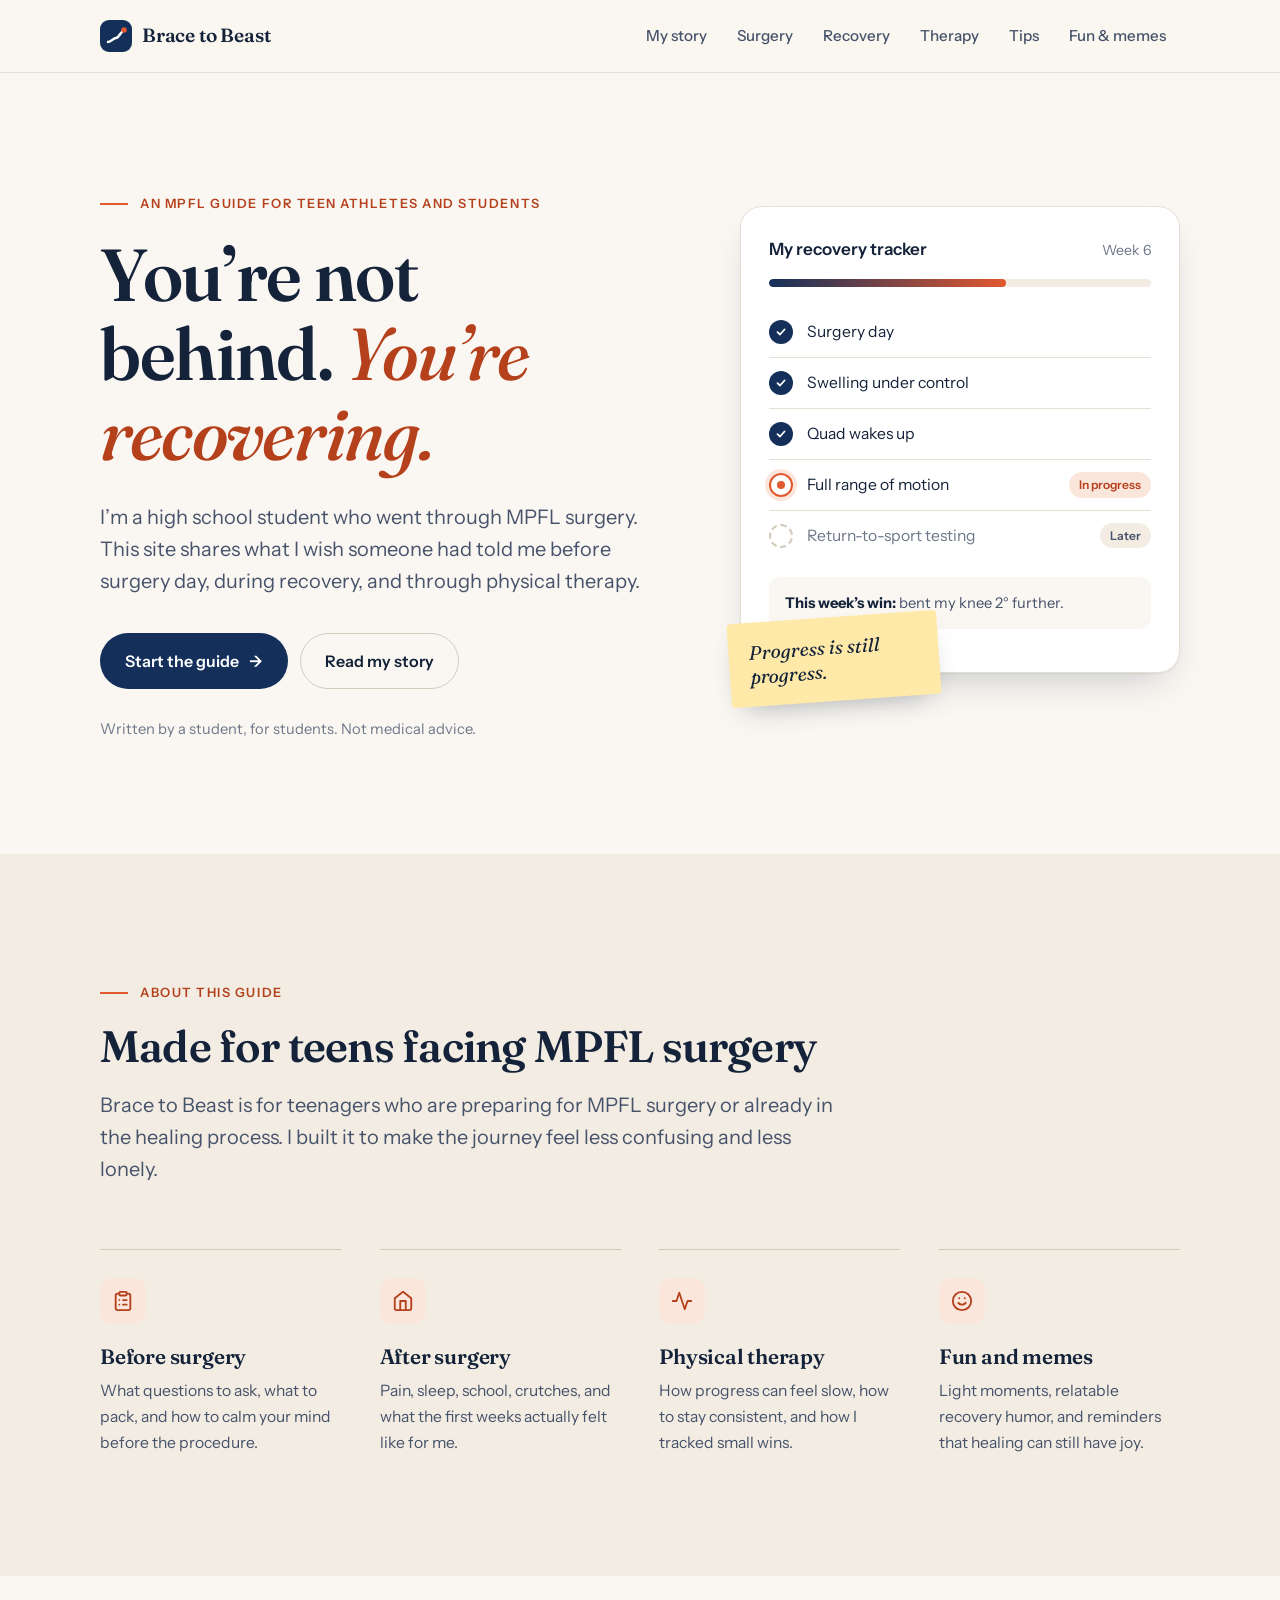
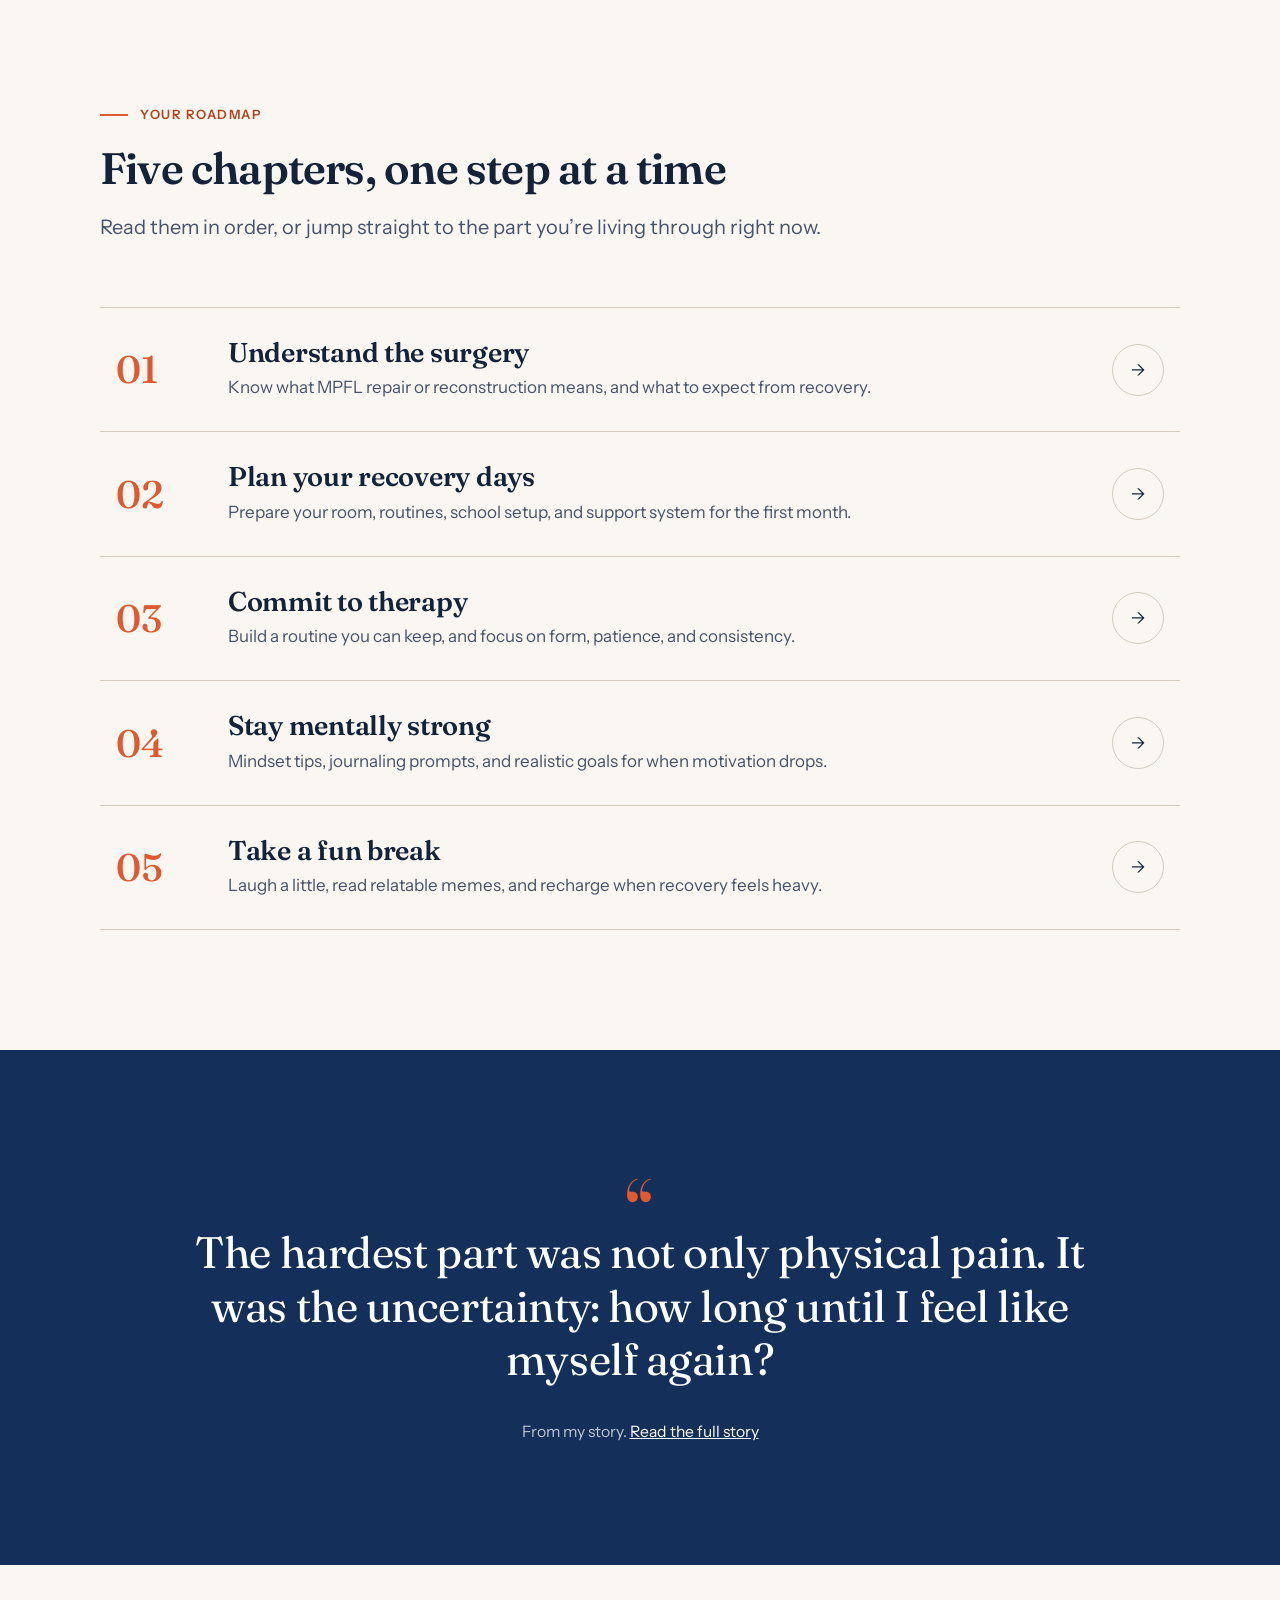
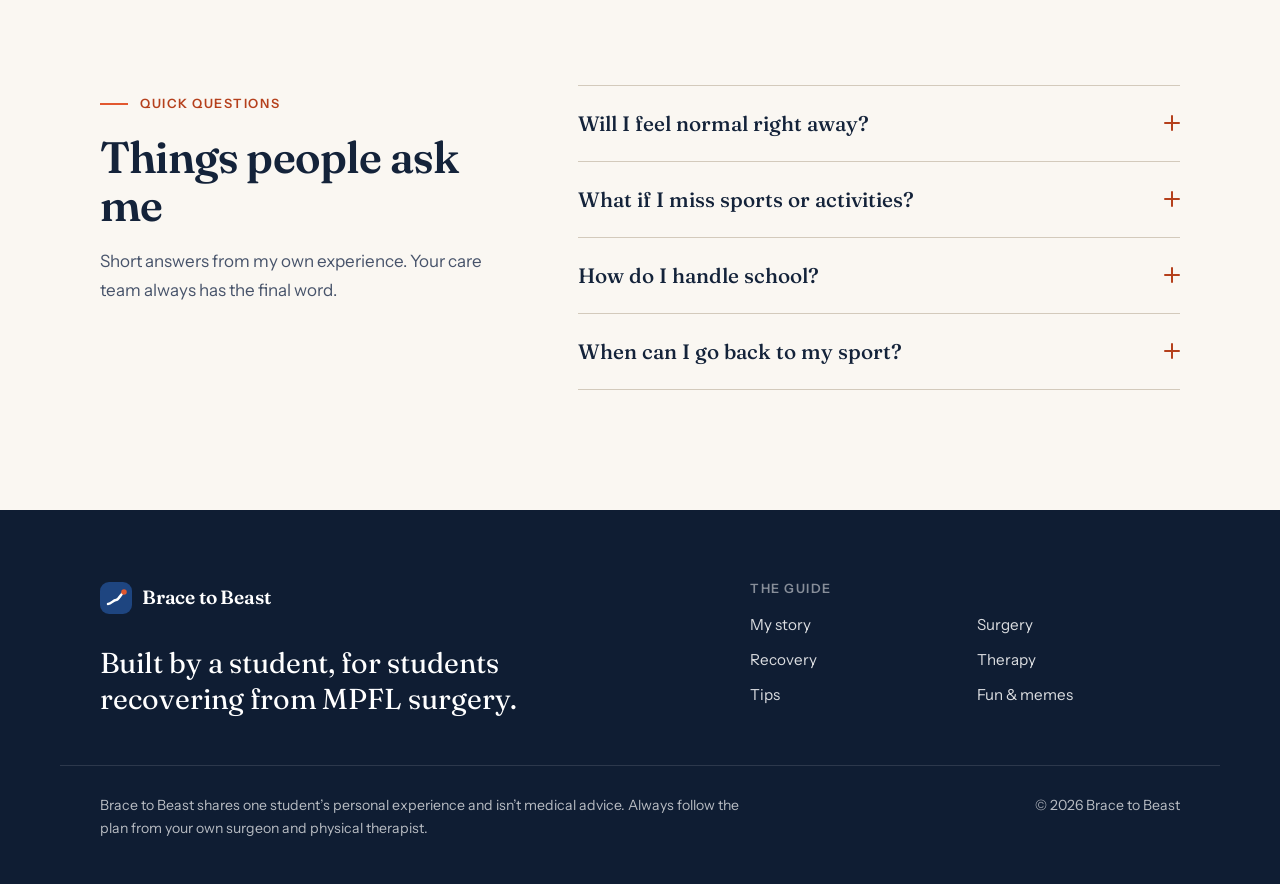
==== commit c5081588: "Rename site to Brace to Beast" ====
--- a/index.html
+++ b/index.html
@@ -3,10 +3,10 @@
 <head>
   <meta charset="UTF-8">
   <meta name="viewport" content="width=device-width, initial-scale=1.0">
-  <title>Recover Strong | An MPFL Surgery Guide for Teens</title>
-  <meta name="description" content="Recover Strong is a high school student's guide for teens going through MPFL surgery, recovery, and physical therapy.">
+  <title>Brace to Beast | An MPFL Surgery Guide for Teens</title>
+  <meta name="description" content="Brace to Beast is a high school student's guide for teens going through MPFL surgery, recovery, and physical therapy.">
   <meta name="theme-color" content="#faf7f2">
-  <meta property="og:title" content="Recover Strong | An MPFL Surgery Guide for Teens">
+  <meta property="og:title" content="Brace to Beast | An MPFL Surgery Guide for Teens">
   <meta property="og:description" content="What I wish someone had told me before surgery day, during recovery, and through physical therapy.">
   <meta property="og:type" content="website">
   <link rel="icon" href="images/favicon.svg" type="image/svg+xml">
@@ -22,9 +22,9 @@
 
 <header class="site-header">
   <div class="container nav">
-    <a href="index.html" class="brand" aria-label="Recover Strong home">
+    <a href="index.html" class="brand" aria-label="Brace to Beast home">
       <svg class="brand-mark" viewBox="0 0 32 32" aria-hidden="true"><rect width="32" height="32" rx="9" fill="#14305A"/><path d="M8 22c3.5 0 5-4 8-4s4.5-6 8-8" fill="none" stroke="#fff" stroke-width="2.5" stroke-linecap="round"/><circle cx="24" cy="10" r="2.75" fill="#E2582F"/></svg>
-      <span>Recover Strong</span>
+      <span>Brace to Beast</span>
     </a>
     <button class="menu-toggle" id="menuToggle" aria-expanded="false" aria-controls="navLinks">
       <span class="menu-toggle-bars" aria-hidden="true"></span>
@@ -104,7 +104,7 @@
         <p class="eyebrow">About this guide</p>
         <h2>Made for teens facing MPFL surgery</h2>
         <p class="lede">
-          Recover Strong is for teenagers who are preparing for MPFL surgery or already in the healing process.
+          Brace to Beast is for teenagers who are preparing for MPFL surgery or already in the healing process.
           I built it to make the journey feel less confusing and less lonely.
         </p>
       </div>
@@ -249,7 +249,7 @@
     <div>
       <a href="index.html" class="brand">
         <svg class="brand-mark" viewBox="0 0 32 32" aria-hidden="true"><rect width="32" height="32" rx="9" fill="#1E4580"/><path d="M8 22c3.5 0 5-4 8-4s4.5-6 8-8" fill="none" stroke="#fff" stroke-width="2.5" stroke-linecap="round"/><circle cx="24" cy="10" r="2.75" fill="#E2582F"/></svg>
-        <span>Recover Strong</span>
+        <span>Brace to Beast</span>
       </a>
       <p class="footer-tagline">Built by a student, for students recovering from MPFL surgery.</p>
     </div>
@@ -266,8 +266,8 @@
     </nav>
   </div>
   <div class="container footer-bottom">
-    <p class="disclaimer">Recover Strong shares one student’s personal experience and isn’t medical advice. Always follow the plan from your own surgeon and physical therapist.</p>
-    <p>© <span id="year">2026</span> Recover Strong</p>
+    <p class="disclaimer">Brace to Beast shares one student’s personal experience and isn’t medical advice. Always follow the plan from your own surgeon and physical therapist.</p>
+    <p>© <span id="year">2026</span> Brace to Beast</p>
   </div>
 </footer>
 
--- a/style.css
+++ b/style.css
@@ -1,5 +1,5 @@
 /* ==========================================================================
-   Recover Strong — design tokens
+   Brace to Beast — design tokens
    ========================================================================== */
 
 :root {
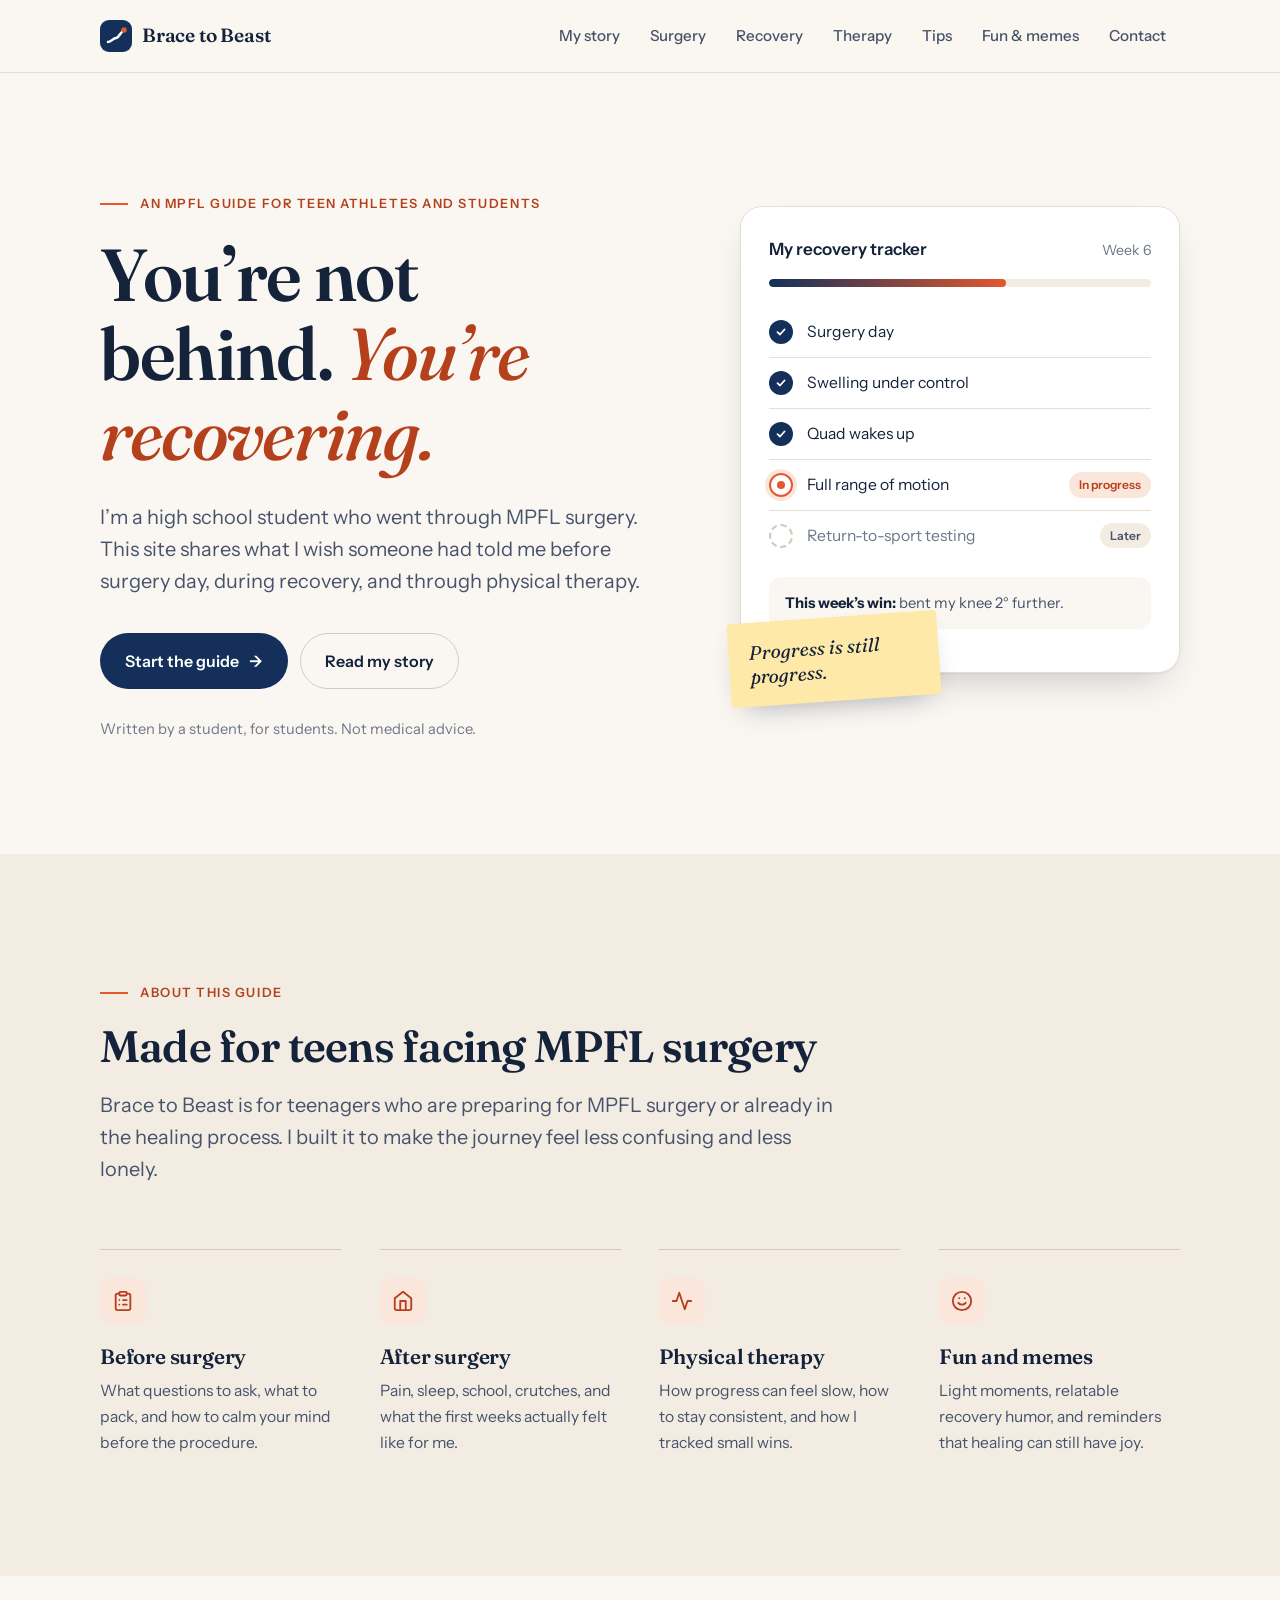
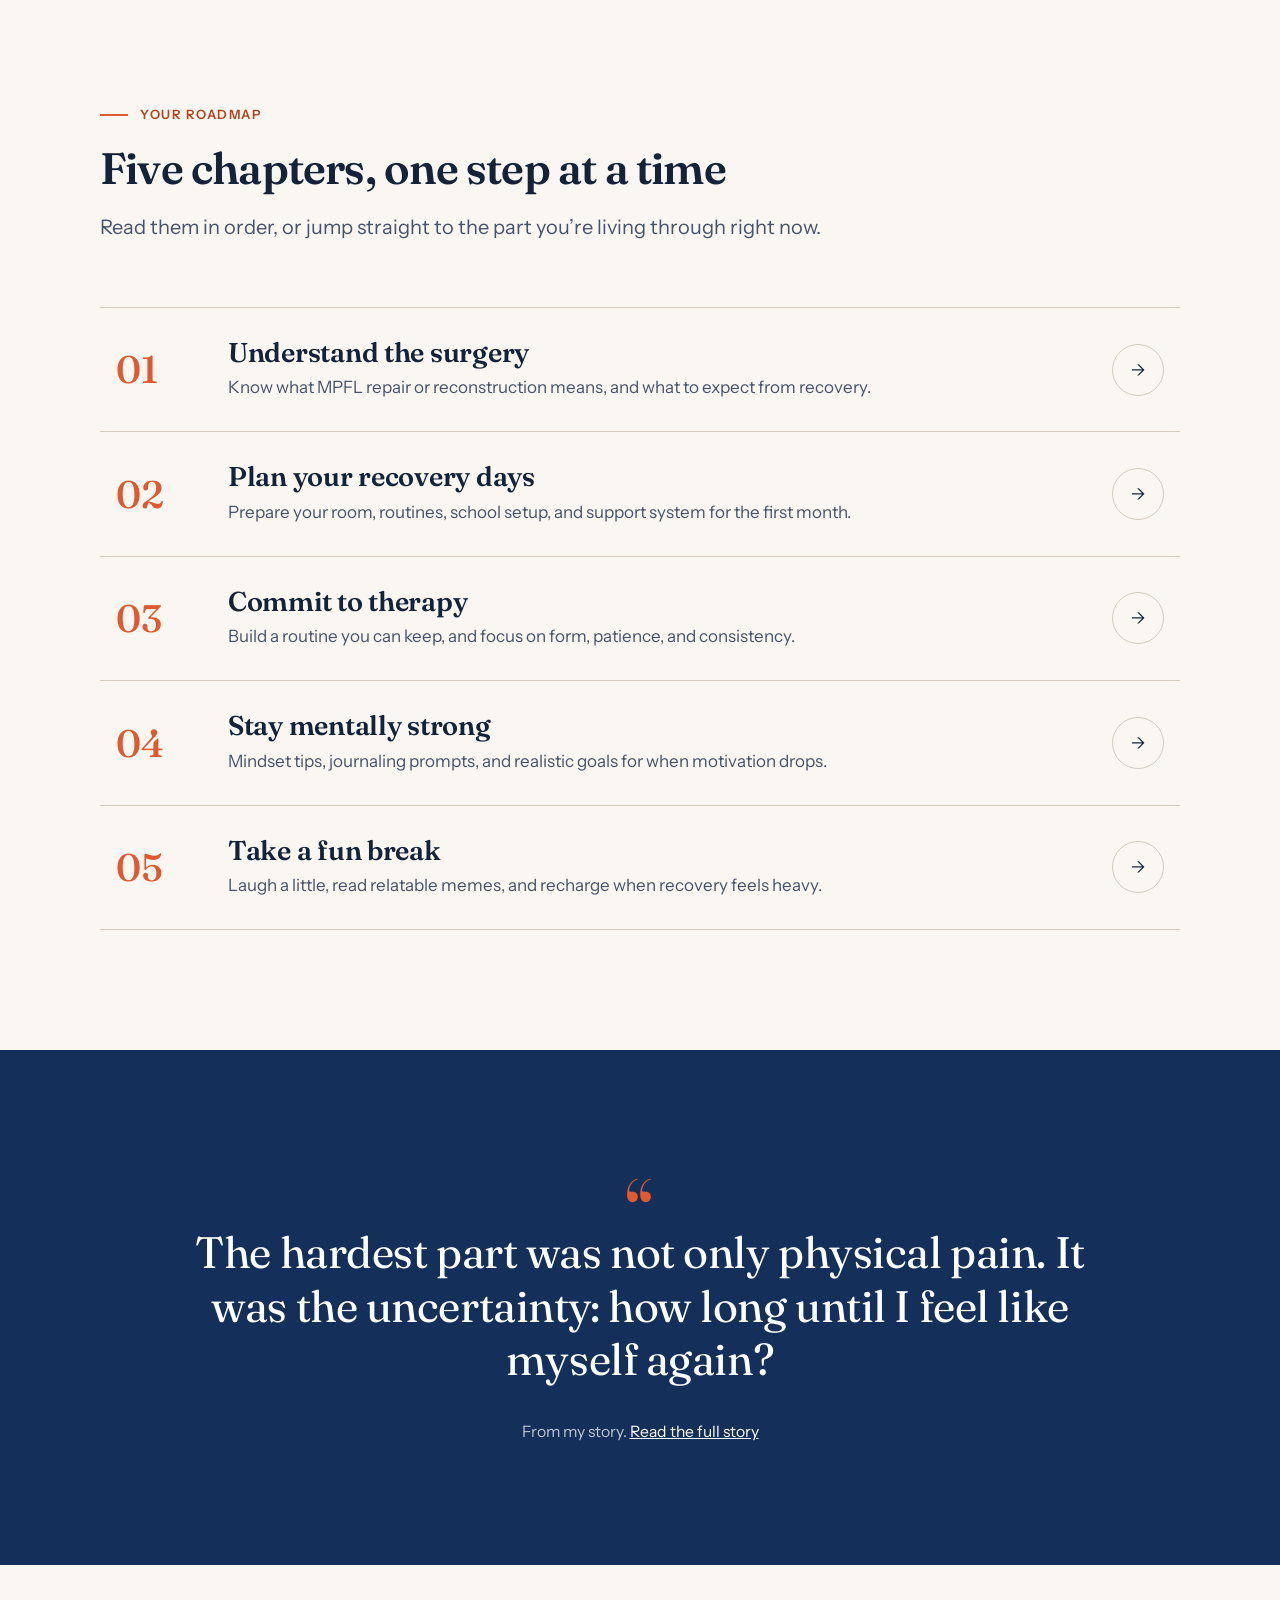
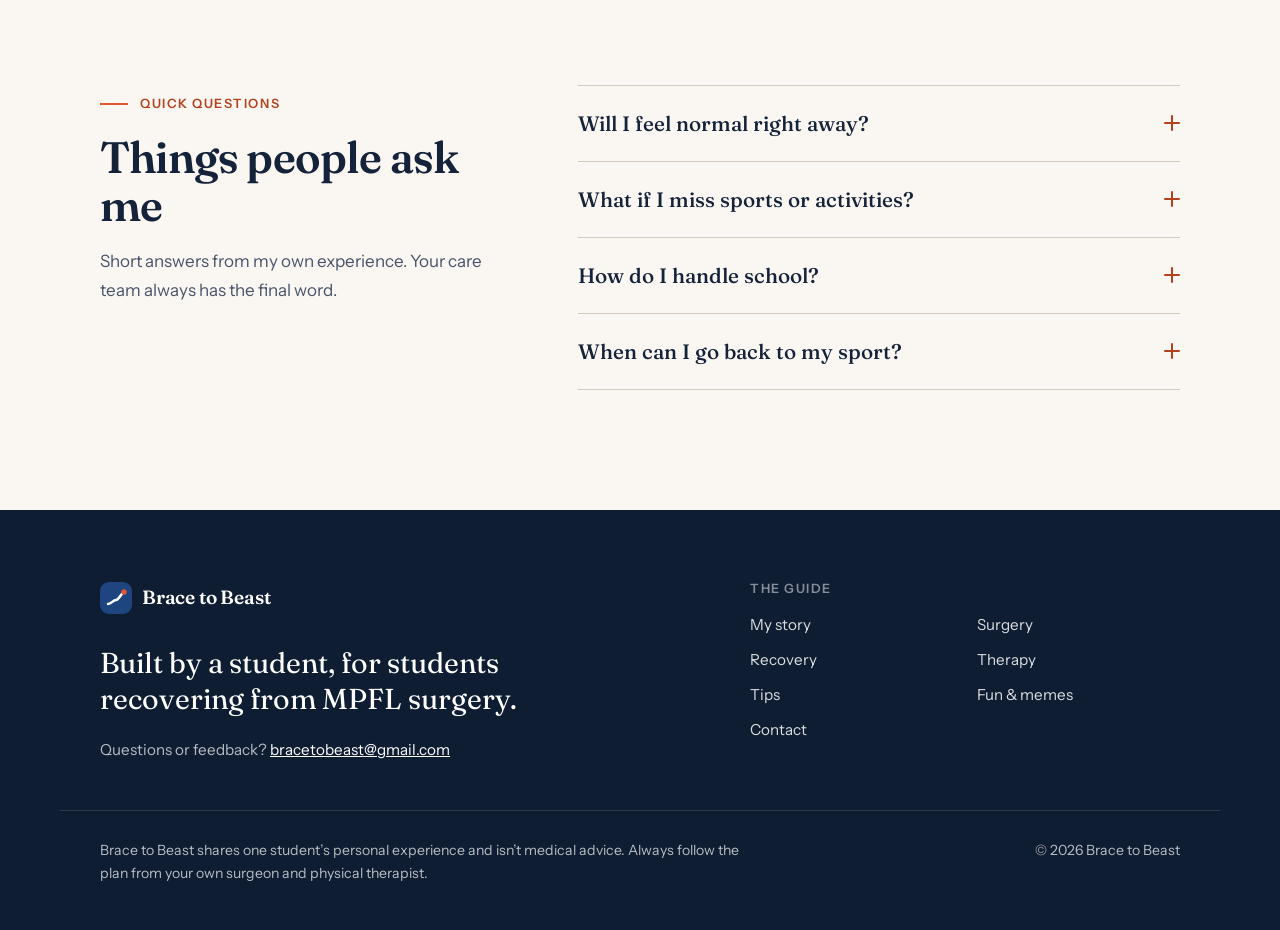
==== commit 264066ed: "Add Contact & feedback page with moderated feedback - New pages/contact.html: Web3Forms contact form" ====
--- a/index.html
+++ b/index.html
@@ -38,6 +38,7 @@
         <li><a href="pages/therapy.html">Therapy</a></li>
         <li><a href="pages/tips.html">Tips</a></li>
         <li><a href="pages/fun.html">Fun &amp; memes</a></li>
+        <li><a href="pages/contact.html">Contact</a></li>
       </ul>
     </nav>
   </div>
@@ -252,6 +253,7 @@
         <span>Brace to Beast</span>
       </a>
       <p class="footer-tagline">Built by a student, for students recovering from MPFL surgery.</p>
+      <p class="footer-contact">Questions or feedback? <a href="mailto:bracetobeast@gmail.com">bracetobeast@gmail.com</a></p>
     </div>
     <nav class="footer-nav" aria-label="Footer">
       <h2>The guide</h2>
@@ -262,6 +264,7 @@
         <li><a href="pages/therapy.html">Therapy</a></li>
         <li><a href="pages/tips.html">Tips</a></li>
         <li><a href="pages/fun.html">Fun &amp; memes</a></li>
+        <li><a href="pages/contact.html">Contact</a></li>
       </ul>
     </nav>
   </div>
--- a/style.css
+++ b/style.css
@@ -974,6 +974,249 @@
   font-size: 0.9em;
 }
 
+/* Contact page */
+
+.split-head-inner {
+  position: sticky;
+  top: 112px;
+}
+
+.split-head-inner h2 {
+  position: static;
+  margin-bottom: 20px;
+}
+
+.contact-details p {
+  font-size: 0.98rem;
+}
+
+.contact-email {
+  color: var(--navy);
+  font-weight: 600;
+  overflow-wrap: anywhere;
+}
+
+.form {
+  display: grid;
+  gap: 22px;
+  padding: clamp(24px, 4vw, 40px);
+  border: 1px solid var(--line);
+  border-radius: var(--radius-lg);
+  background: var(--card);
+}
+
+.form-row {
+  display: grid;
+  grid-template-columns: repeat(2, minmax(0, 1fr));
+  gap: 22px;
+}
+
+.field {
+  display: grid;
+  gap: 8px;
+}
+
+.field label,
+.credit legend {
+  color: var(--ink);
+  font-size: 0.95rem;
+  font-weight: 600;
+}
+
+.optional {
+  color: var(--ink-3);
+  font-weight: 400;
+}
+
+.hint {
+  margin: 0;
+  color: var(--ink-3);
+  font-size: 0.86rem;
+}
+
+.field input,
+.field select,
+.field textarea {
+  width: 100%;
+  padding: 12px 14px;
+  border: 1px solid var(--line-strong);
+  border-radius: 12px;
+  background: var(--paper);
+  color: var(--ink);
+  font-family: inherit;
+  font-size: 1rem;
+  transition: border-color 0.2s ease, box-shadow 0.2s ease, background-color 0.2s ease;
+}
+
+.field textarea {
+  min-height: 160px;
+  resize: vertical;
+  line-height: 1.55;
+}
+
+.field input:focus,
+.field select:focus,
+.field textarea:focus {
+  outline: none;
+  border-color: var(--navy);
+  background: var(--card);
+  box-shadow: 0 0 0 4px var(--coral-soft);
+}
+
+.check {
+  display: flex;
+  align-items: flex-start;
+  gap: 12px;
+  padding: 16px 18px;
+  border-radius: 12px;
+  background: var(--paper);
+  color: var(--ink);
+  font-size: 0.98rem;
+  cursor: pointer;
+}
+
+.check input,
+.radio input {
+  width: 18px;
+  height: 18px;
+  margin: 3px 0 0;
+  flex: none;
+  accent-color: var(--navy);
+}
+
+.credit {
+  margin: 0;
+  padding: 0;
+  border: 0;
+}
+
+.credit legend {
+  margin-bottom: 10px;
+  padding: 0;
+}
+
+.radio-group {
+  display: flex;
+  flex-wrap: wrap;
+  gap: 10px;
+}
+
+.radio {
+  display: inline-flex;
+  align-items: center;
+  gap: 8px;
+  padding: 8px 14px;
+  border: 1px solid var(--line-strong);
+  border-radius: 999px;
+  color: var(--ink-2);
+  font-size: 0.95rem;
+  cursor: pointer;
+}
+
+.radio input {
+  margin: 0;
+}
+
+.radio:has(input:checked) {
+  border-color: var(--navy);
+  color: var(--ink);
+}
+
+.form-footer {
+  display: flex;
+  flex-wrap: wrap;
+  align-items: center;
+  justify-content: space-between;
+  gap: 16px;
+}
+
+.form-footer .hint {
+  max-width: 36ch;
+}
+
+.btn:disabled {
+  opacity: 0.6;
+  cursor: progress;
+}
+
+.form-status {
+  margin: 0;
+  padding: 14px 16px;
+  border-radius: 12px;
+  font-size: 0.95rem;
+}
+
+.form-status.is-pending {
+  background: var(--paper-2);
+  color: var(--ink-2);
+}
+
+.form-status.is-success {
+  background: #e2eee7;
+  color: #1f5a41;
+}
+
+.form-status.is-error {
+  background: var(--coral-soft);
+  color: var(--coral-ink);
+}
+
+.honeypot {
+  display: none !important;
+}
+
+.testimonials {
+  display: grid;
+  grid-template-columns: repeat(2, minmax(0, 1fr));
+  gap: 20px;
+}
+
+.testimonial {
+  margin: 0;
+  padding: 28px;
+  border: 1px solid var(--line);
+  border-radius: var(--radius);
+  background: var(--card);
+}
+
+.testimonial blockquote {
+  margin: 0 0 20px;
+}
+
+.testimonial blockquote p {
+  margin: 0;
+  color: var(--ink);
+  font-family: var(--font-display);
+  font-size: 1.2rem;
+  line-height: 1.45;
+}
+
+.testimonial figcaption {
+  color: var(--ink-3);
+  font-size: 0.92rem;
+  font-weight: 600;
+}
+
+.empty-state {
+  padding: 32px;
+  border: 1px dashed var(--line-strong);
+  border-radius: var(--radius);
+  color: var(--ink-2);
+  text-align: center;
+}
+
+.empty-state p {
+  margin: 0;
+}
+
+.footer-contact {
+  margin: 20px 0 0;
+}
+
+.footer-contact a {
+  color: #fff;
+}
+
 /* Previous / next chapter */
 
 .pager {
@@ -1149,7 +1392,8 @@
     grid-template-columns: repeat(2, minmax(0, 1fr));
   }
 
-  .split-head h2 {
+  .split-head h2,
+  .split-head-inner {
     position: static;
   }
 }
@@ -1187,6 +1431,8 @@
   .features,
   .cards,
   .pager,
+  .form-row,
+  .testimonials,
   .footer-grid {
     grid-template-columns: 1fr;
   }
